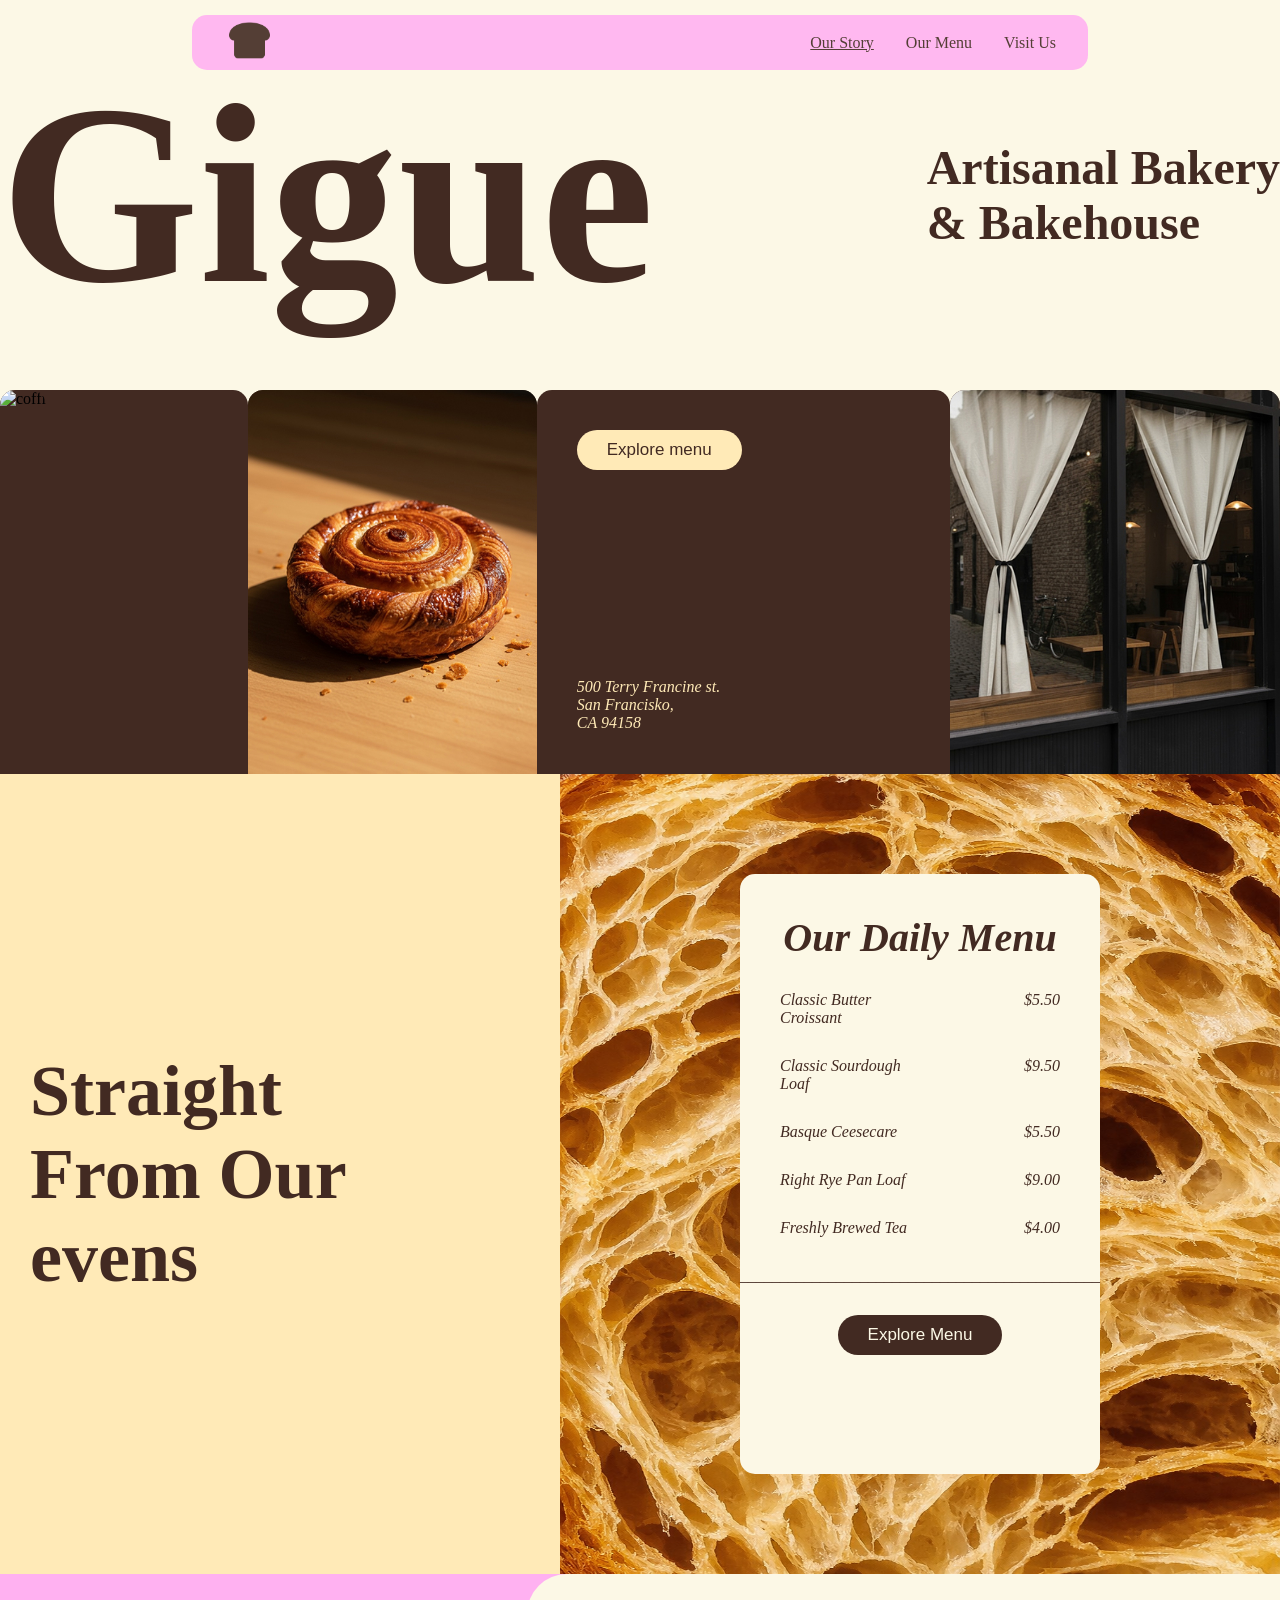
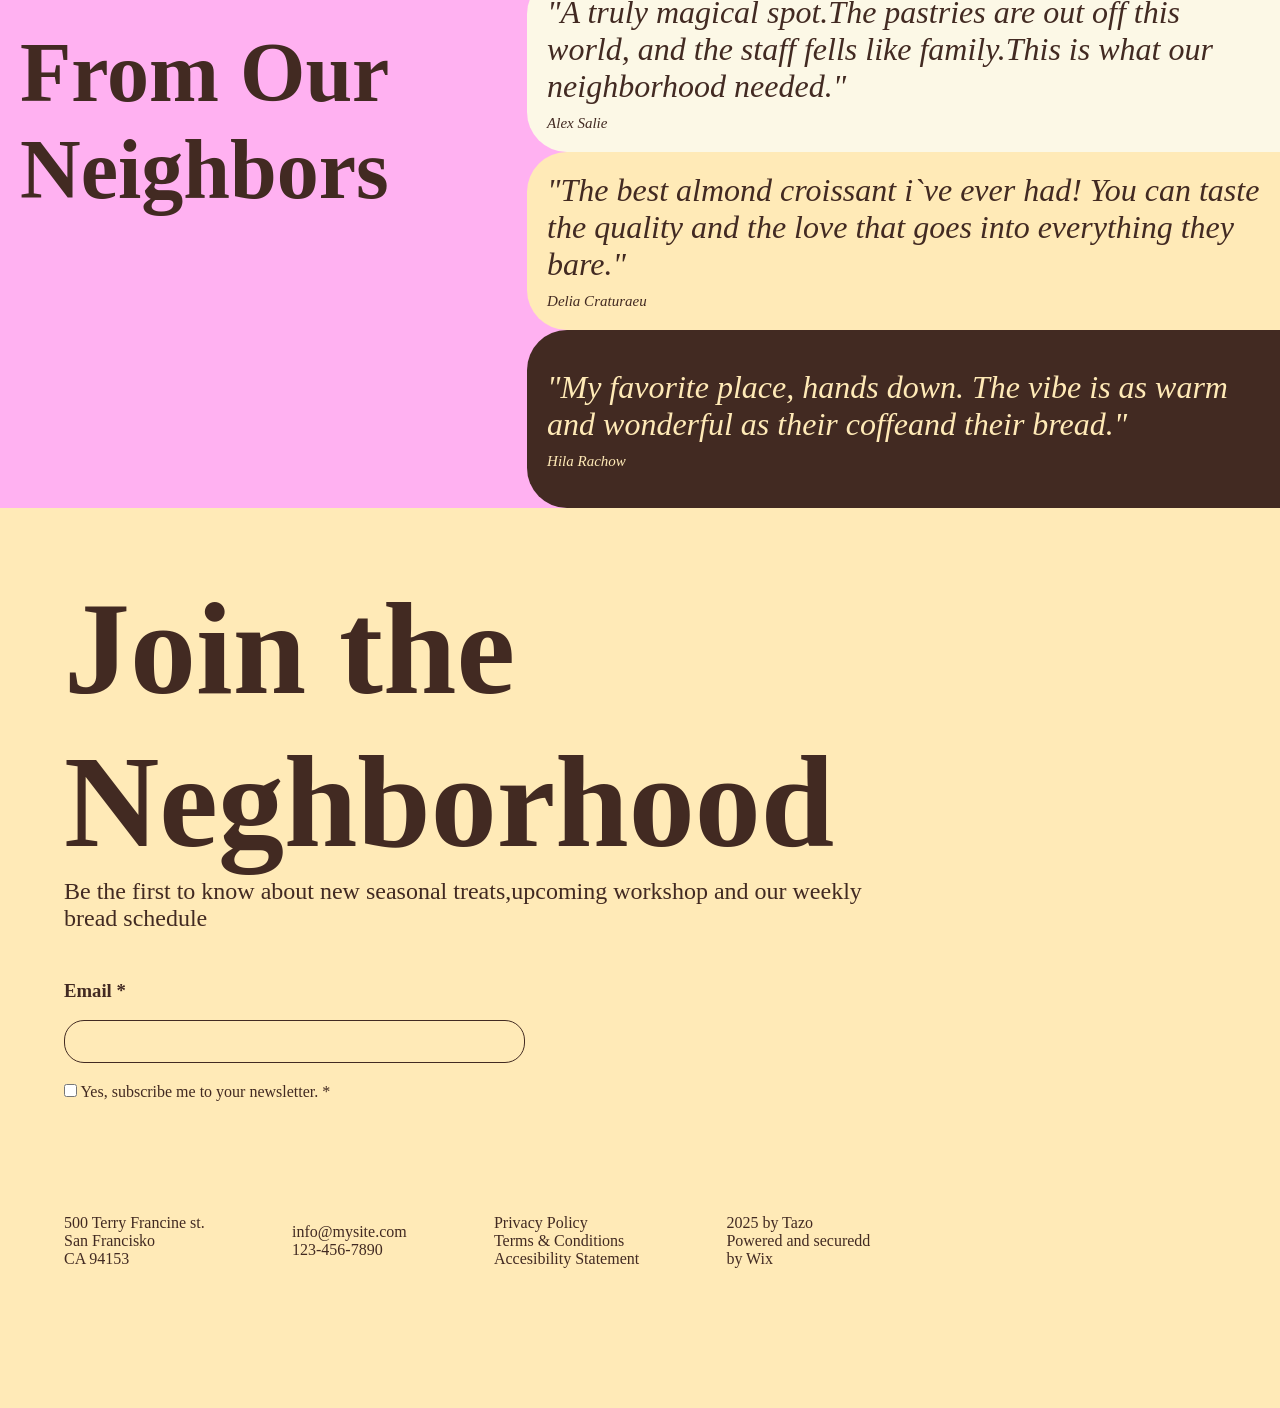
==== wixcite/index.html @ 52708811 "my first cite" ====
<!doctype html>
<html lang="en">
  <head>
    <meta charset="UTF-8" />
    <meta name="viewport" content="width=device-width, initial-scale=1.0" />
    <title>Gigue</title>
    <link rel="stylesheet" href="./style.css" />
  </head>
  <body>
    <header>
      <a href="./index.html"
        ><img
          src="bread.png"
          alt="bread"
          style="width: 3.2rem"
          class="header_img"
      /></a>
      <nav>
        <ol>
          <li><a href="./index.html" class="This_active" style="text-decoration: underline;">Our Story</a></li>
          <li><a href="./ourmenu.html">Our Menu</a></li>
          <li><a href="./visitus.html">Visit Us</a></li>
        </ol>
        <img src="burger.png" alt="burg" style="width: 35px" class="modal" />
      </nav>
    </header>
    <section>
      <h1>Gigue</h1>
      <h3>
        Artisanal Bakery <br />
        & Bakehouse
      </h3>
    </section>
    <main>
      <div class="cont"><img src="coffi.png" alt="coffi" /></div>
      <div class="cont"><img src="bulki.png" alt="" /></div>
      <div class="cont cont1">
        <button>Explore menu</button>
        <i style="color: #ffeab7"
          >500 Terry Francine st. <br />
          San Francisko,<br />
          CA 94158</i
        >
      </div>
      <div class="cont"><img src="window.png" alt="window" /></div>
    </main>
    <article>
      <div class="article1">
        <h2>
          Straight <br />
          From Our <br />
          evens
        </h2>
      </div>
      <div class="article2">
        <img src="back.png" alt="back" />
        <div class="absolute">
          <h3 class="daily"><i>Our Daily Menu</i></h3>
          <div class="menu">
            <div class="price"><i>Classic Butter Croissant</i></div>
            <div class="price1"><i>$5.50</i></div>
          </div>
          <div class="menu">
            <div class="price"><i>Classic Sourdough Loaf</i></div>
            <div class="price1"><i>$9.50</i></div>
          </div>
          <div class="menu">
            <div class="price"><i>Basque Ceesecare</i></div>
            <div class="price1"><i>$5.50</i></div>
          </div>
          <div class="menu">
            <div class="price"><i>Right Rye Pan Loaf</i></div>
            <div class="price1"><i>$9.00</i></div>
          </div>
          <div class="menu">
            <div class="price"><i>Freshly Brewed Tea</i></div>
            <div class="price1"><i>$4.00</i></div>
          </div>
          <p>_____________________________________________</p>
          <button>Explore Menu</button>
        </div>
      </div>
    </article>
  <aside>
    <div class="container"><h2>From Our <br> Neighbors</h2></div>
    <div class="container__right">
      <div class="comment1"><i>"A truly magical spot.The pastries are out off this world, and the staff fells like family.This is what our neighborhood needed."<br><p>Alex Salie</p></i></div>
      <div class="comment2"><i>"The best almond croissant i`ve ever had! You can taste the quality and the love that goes into everything they bare." <br><p>Delia Craturaeu</p></i></div>
      <div class="comment3"><i>"My favorite place, hands down. The vibe is as warm and wonderful as their coffeand their bread." <br><p>Hila Rachow</p></i></div>
    </div>
  </aside>
  <footer>
    <div class="article"><h2>Join the <br>Neghborhood</h2>
    <p style="font-size: 1.5rem;">Be the first to know about new seasonal      treats,upcoming 
    workshop and our weekly bread schedule
    </p>
    </div>
    <div class="form">
      <form action="">
        <h3>Email *</h3>
        <br>
        <input type="email" class="form__input">
        <div class="chechbox">
          <input type="checkbox" id="check">
          <label for="check">Yes, subscribe me to your newsletter. *</label>
        </div>
      </form>
    </div>
    <div class="info">
      <div class="side__side"><p>500 Terry Francine st. <br>San Francisko <br>CA 94153</p></div>
      <div class="side__side"><p>info@mysite.com <br>123-456-7890</p></div>
      <div class="side__side"><p>Privacy Policy <br>Terms & Conditions <br>Accesibility Statement</p></div>
      <div class="side__side"><p>2025 by Tazo <br>Powered and securedd <br>by Wix</p></div>
    </div>
  </footer>
  </body>
</html>
---- wixcite/style.css ----
* {
  box-sizing: border-box;
  padding: 0;
  margin: 0;
}

/*COLOR*/
/*_________________________________________________*/
a {
  color: #422a22;
  text-decoration: none;
}
a:hover {
  text-decoration: underline;
}

/*flex_center*/
aside .container__right .comment3, aside .container__right .comment2, aside .container__right .comment1, section, header {
  display: flex;
  align-items: center;
  justify-content: space-between;
}

/*__________________________________________________*/
/*IMG*/
main img {
  width: 100%;
  height: 100%;
  border-radius: 15px 15px 0 0;
}

/*___________________________________________________*/
/*BUTTON*/
/*___________________________________________________*/
body {
  max-height: 200vh;
  max-width: 1440px;
  width: 100%;
  margin: 0 auto;
  animation: body_an 0.3s ease-in-out forwards;
  transition: 0.3;
  background-color: #fcf8e6;
}

@keyframes body_an {
  from {
    opacity: 0;
  }
  to {
    opacity: 1;
  }
}
/*header*/
header {
  background-color: #ffb1f1;
  opacity: 0.9;
  width: 70%;
  border-radius: 15px;
  margin: 0 auto;
  position: fixed;
  z-index: 5;
  top: 15px;
  left: 0;
  right: 0;
  padding: 0 2rem;
}
header .modal {
  display: none;
}
header .header_img {
  animation: head_img 2.5s linear infinite;
}
header ol {
  display: flex;
  list-style: none;
  gap: 2rem;
}
@media screen and (max-width: 530px) {
  header .modal {
    display: block;
    cursor: pointer;
  }
  header ol {
    display: none;
  }
}

@keyframes head_img {
  from {
    transform: rotate(0);
  }
  to {
    transform: rotate(360deg);
  }
}
/*___________________________________________*/
section {
  width: 100%;
  margin: 0 auto;
  margin-top: 3rem;
}
section h1 {
  font-size: 16rem;
  color: #422a22;
}
section h3 {
  font-size: 3rem;
  color: #422a22;
}
@media screen and (max-width: 950px) {
  section {
    display: flex;
    flex-direction: column;
  }
  section h1 {
    font-size: 10rem;
  }
  section h3 {
    font-size: 2.5rem;
  }
}
@media screen and (max-width: 525px) {
  section h1 {
    font-size: 7rem;
    margin-top: 20px;
  }
  section h3 {
    font-size: 2rem;
    margin-top: 20px;
  }
}

/*____________________________________________*/
main {
  display: grid;
  width: 100%;
  height: auto;
  grid-template-columns: 0.6fr 0.7fr 1fr 0.8fr;
  margin-top: 3rem;
  flex-flow: wrap;
}
main .cont {
  max-height: 24rem;
  background: #422a22;
  border-radius: 15px 15px 0 0;
}
main .cont1 {
  display: flex;
  flex-direction: column;
  align-items: flex-start;
  padding: 40px;
  gap: 13rem;
}
main .cont1 button {
  border-radius: 20px;
  background-color: #ffeab7;
  color: #422a22;
  font-size: 17px;
  padding: 10px 30px;
  border: none;
  cursor: pointer;
}
main .cont1 button:hover {
  transform: scale(107%);
}
@media screen and (max-width: 950px) {
  main {
    grid-template-columns: 1fr 1fr;
  }
}
@media screen and (max-width: 470px) {
  main {
    grid-template-columns: 1fr;
    padding: 0 25px;
    border-radius: 0px;
  }
  main img {
    border-radius: 0px;
  }
  main .cont1 {
    border-radius: 0px;
  }
}

/* _______________article_____________*/
article {
  display: grid;
  grid-template-columns: 0.7fr 0.9fr;
}
@media screen and (max-width: 1270px) {
  article {
    grid-template-columns: 1fr;
  }
}
article img {
  height: 50rem;
  width: 100%;
}
article .article1 {
  background-color: #ffeab7;
  display: flex;
  align-items: center;
  padding: 30px;
  color: #422a22;
  font-size: 3rem;
}
article .article2 {
  position: relative;
  display: flex;
  justify-content: center;
  align-items: center;
  height: auto;
}
article .article2 .absolute {
  display: flex;
  align-items: center;
  color: #422a22;
  padding: 40px 0;
  gap: 30px;
  flex-direction: column;
  position: absolute;
  width: 50%;
  background-color: #fcf8e6;
  height: 75%;
  border-radius: 15px;
  animation: rotate_article 2s alternate infinite;
}
@media screen and (max-width: 1270px) {
  article .article2 .absolute {
    animation: none;
    width: 70%;
    margin: auto;
  }
}
@media screen and (max-width: 600px) {
  article .article2 .absolute i {
    font-size: 1rem;
  }
}
@media screen and (max-width: 600px) and (max-width: 500px) {
  article .article2 .absolute {
    gap: 15px;
  }
  article .article2 .absolute i {
    font-size: 0.7rem;
  }
  article .article2 .absolute p {
    display: none;
  }
  article .article2 .absolute {
    height: auto;
  }
}
article .article2 .absolute:hover {
  animation: none;
}
article .article2 .absolute button {
  border-radius: 20px;
  background-color: #422a22;
  color: #fcf8e6;
  font-size: 17px;
  padding: 10px 30px;
  border: none;
  cursor: pointer;
}
article .article2 .absolute button:hover {
  transform: scale(107%);
}
article .article2 .absolute .menu {
  width: 100%;
  display: flex;
  justify-content: space-between;
  gap: 6rem;
  padding: 0 40px;
}
article .article2 .absolute h3 {
  font-size: 2.5rem;
}

@keyframes rotate_article {
  from {
    transform: perspective(2000px) rotateY(50deg);
  }
  to {
    transform: perspective(2000px) rotateY(-50deg);
  }
}
/*___________________________________________________-*/
/*.container*/
aside .container__right .comment3, aside .container__right .comment2, aside .container__right .comment1 {
  border-radius: 40px 0px 0px 40px;
  font-size: 2rem;
  color: #422a22;
  padding: 20px;
}
aside .container__right .comment3 p, aside .container__right .comment2 p, aside .container__right .comment1 p {
  font-size: 15px;
  padding-top: 10px;
}

aside {
  display: grid;
  grid-template-columns: 0.7fr 1fr;
  width: 100%;
  height: 100%;
  background: #ffb1f1;
}
@media screen and (max-width: 780px) {
  aside {
    grid-template-columns: 1fr;
    animation: none;
    font-size: 1.4rem;
  }
}
@media screen and (max-width: 470px) {
  aside {
    grid-template-columns: 1fr;
    animation: none;
    font-size: 1rem;
  }
}
aside .container {
  color: #422a22;
  font-size: 3.5rem;
  padding: 50px 20px;
}
@media screen and (max-width: 780px) {
  aside .container {
    font-size: 2.5rem;
    padding: 50px 8px;
  }
}
aside .container__right {
  display: grid;
  grid-template-rows: repeat(3, 1fr);
}
aside .container__right .comment1 {
  background-color: #fcf8e6;
  animation: animation_translateX 1.7s alternate infinite;
}
@media screen and (max-width: 780px) {
  aside .container__right .comment1 {
    grid-template-columns: 1fr;
    animation: none;
    font-size: 1.4rem;
  }
}
@media screen and (max-width: 470px) {
  aside .container__right .comment1 {
    grid-template-columns: 1fr;
    animation: none;
    font-size: 1rem;
  }
}
aside .container__right .comment2 {
  background-color: #ffeab7;
  animation: animation_translateX 2s alternate infinite;
}
@media screen and (max-width: 780px) {
  aside .container__right .comment2 {
    grid-template-columns: 1fr;
    animation: none;
    font-size: 1.4rem;
  }
}
@media screen and (max-width: 470px) {
  aside .container__right .comment2 {
    grid-template-columns: 1fr;
    animation: none;
    font-size: 1rem;
  }
}
aside .container__right .comment3 {
  background-color: #422a22;
  color: #ffeab7;
  animation: animation_translateX 2.3s alternate infinite;
}
@media screen and (max-width: 780px) {
  aside .container__right .comment3 {
    grid-template-columns: 1fr;
    animation: none;
    font-size: 1.4rem;
  }
}
@media screen and (max-width: 470px) {
  aside .container__right .comment3 {
    grid-template-columns: 1fr;
    animation: none;
    font-size: 1rem;
  }
}

@keyframes animation_translateX {
  from {
    transform: translateX(-10%);
  }
  to {
    transform: translateX(0);
  }
}
/*_____________________________________________________*/
/*FOOTER*/
footer {
  width: 100%;
  height: 100vh;
  display: grid;
  grid-template-rows: 1fr 1fr 1fr;
  background: #ffeab7;
  color: #422a22;
  padding: 4rem;
}
footer .article {
  font-size: 5.5rem;
  width: 70%;
}
@media screen and (max-width: 990px) {
  footer .article {
    font-size: 4rem;
  }
}
@media screen and (max-width: 770px) {
  footer .article {
    font-size: 2rem;
  }
}
@media screen and (max-width: 470px) {
  footer .article {
    font-size: 1.5rem;
  }
}
footer .form {
  padding-top: 3rem;
  width: 50%;
}
footer form .form__input {
  border: 1px solid #422a22;
  width: 80%;
  min-width: 13rem;
  height: 2.7rem;
  background-color: #ffeab7;
  border-radius: 20px;
  padding-left: 20px;
  font-size: 1.5rem;
}
footer form .form__input:focus {
  outline: none;
}
footer form .chechbox {
  padding-top: 20px;
  font-size: 1rem;
}
footer .info {
  width: 70%;
  gap: 35px;
  margin: 0px auto 0px 0 auto;
  display: flex;
  flex-wrap: wrap;
  justify-content: space-between;
  align-items: center;
}
@media screen and (max-width: 770px) {
  footer .info {
    gap: 5px;
    padding-top: 10px;
    font-size: 15px;
  }
}

/*______________________________________________________*/
/*VISIT US*/
.visitus__container .visitus__form .visitus__form_reg form .right, .visitus__container .visitus__form .visitus__form_reg form .left {
  display: flex;
  flex-direction: column;
  align-items: start;
  gap: 10px;
}

.visitus__container {
  background-color: #ffffff;
  border-radius: 30px;
  padding: 20px;
  width: 100%;
  display: grid;
  margin-top: 7rem;
  grid-template-rows: 0.7fr 0.9fr 0.5fr 1fr;
  gap: 30px;
}
.visitus__container .visitus__main {
  color: #422a22;
}
.visitus__container h1 {
  font-size: 8rem;
}
@media screen and (max-width: 480px) {
  .visitus__container h1 {
    font-size: 2rem;
  }
}
.visitus__container p {
  font-size: 2rem;
}
@media screen and (max-width: 480px) {
  .visitus__container p {
    font-size: 0.8rem;
  }
}
.visitus__container .visitus__section {
  padding-top: 5rem;
  display: flex;
  justify-content: space-between;
  flex-wrap: wrap;
  color: #422a22;
}
.visitus__container .visitus__section h2 {
  font-size: 5rem;
}
@media screen and (max-width: 400px) {
  .visitus__container .visitus__section h2 {
    font-size: 3rem;
  }
}
.visitus__container .visitus__article {
  background: #fcf8e6;
  padding: 20px;
  width: 100%;
  border-radius: 20px;
}
@media screen and (max-width: 450px) {
  .visitus__container .visitus__article {
    padding: 5px;
  }
}
.visitus__container .visitus__article h2 {
  font-size: 4rem;
  color: #422a22;
}
@media screen and (max-width: 450px) {
  .visitus__container .visitus__article h2 {
    font-size: 2rem;
  }
}
.visitus__container .visitus__article .hourse {
  width: 70%;
  color: #422a22;
  display: flex;
  gap: 4rem;
  flex-wrap: wrap;
  justify-content: space-around;
  margin: 20px auto;
}
.visitus__container .visitus__article .hourse p {
  font-size: 1.5rem;
}
@media screen and (max-width: 450px) {
  .visitus__container .visitus__article .hourse {
    font-size: 1rem;
    justify-content: start;
  }
}
.visitus__container .visitus__form {
  background: #fcf8e6;
  padding: 20px;
  color: #422a22;
}
.visitus__container .visitus__form .visitus__form_reg {
  padding-top: 30px;
  display: flex;
  justify-content: center;
  flex-wrap: wrap;
}
.visitus__container .visitus__form .visitus__form_reg input {
  border: 1px solid #422a22;
  background-color: #fcf8e6;
  height: 45px;
  border-radius: 20px;
  padding-left: 10px;
  width: 100%;
}
.visitus__container .visitus__form .visitus__form_reg input:focus {
  outline: none;
}
.visitus__container .visitus__form .visitus__form_reg form {
  width: 100%;
  display: flex;
  justify-content: center;
  align-items: center;
  flex-direction: column;
}
.visitus__container .visitus__form .visitus__form_reg form p {
  font-size: 20px;
}
.visitus__container .visitus__form .visitus__form_reg form .input_top {
  display: flex;
  gap: 30px;
  width: 100%;
  justify-content: center;
  flex-wrap: wrap;
}
.visitus__container .visitus__form .visitus__form_reg form .left {
  width: 25%;
}
@media screen and (max-width: 400px) {
  .visitus__container .visitus__form .visitus__form_reg form .left {
    width: 90%;
  }
}
.visitus__container .visitus__form .visitus__form_reg form .right {
  width: 25%;
}
@media screen and (max-width: 400px) {
  .visitus__container .visitus__form .visitus__form_reg form .right {
    width: 90%;
  }
}
.visitus__container .visitus__form .visitus__form_reg form .input_message {
  width: 45%;
  padding-top: 30px;
}
@media screen and (max-width: 400px) {
  .visitus__container .visitus__form .visitus__form_reg form .input_message {
    width: 90%;
  }
}
.visitus__container .visitus__form .visitus__form_reg form .input_message .btn_mes {
  margin-top: 10px;
  border-radius: 20px;
  background-color: #422a22;
  color: #fcf8e6;
  font-size: 17px;
  padding: 10px 30px;
  border: none;
  cursor: pointer;
}
.visitus__container .visitus__form .visitus__form_reg form .input_message .btn_mes:hover {
  transform: scale(107%);
}
.visitus__container .visitus__form .visitus__form_reg form .input_message .btn_mes {
  width: 100%;
}
.visitus__container .visitus__form .visitus__form_reg form .message {
  width: 100%;
  height: 8rem;
}
.visitus__container h2 {
  font-size: 4rem;
}
@media screen and (max-width: 400px) {
  .visitus__container h2 {
    font-size: 2rem;
  }
}

/*______________________________________________________*//*# sourceMappingURL=style.css.map */
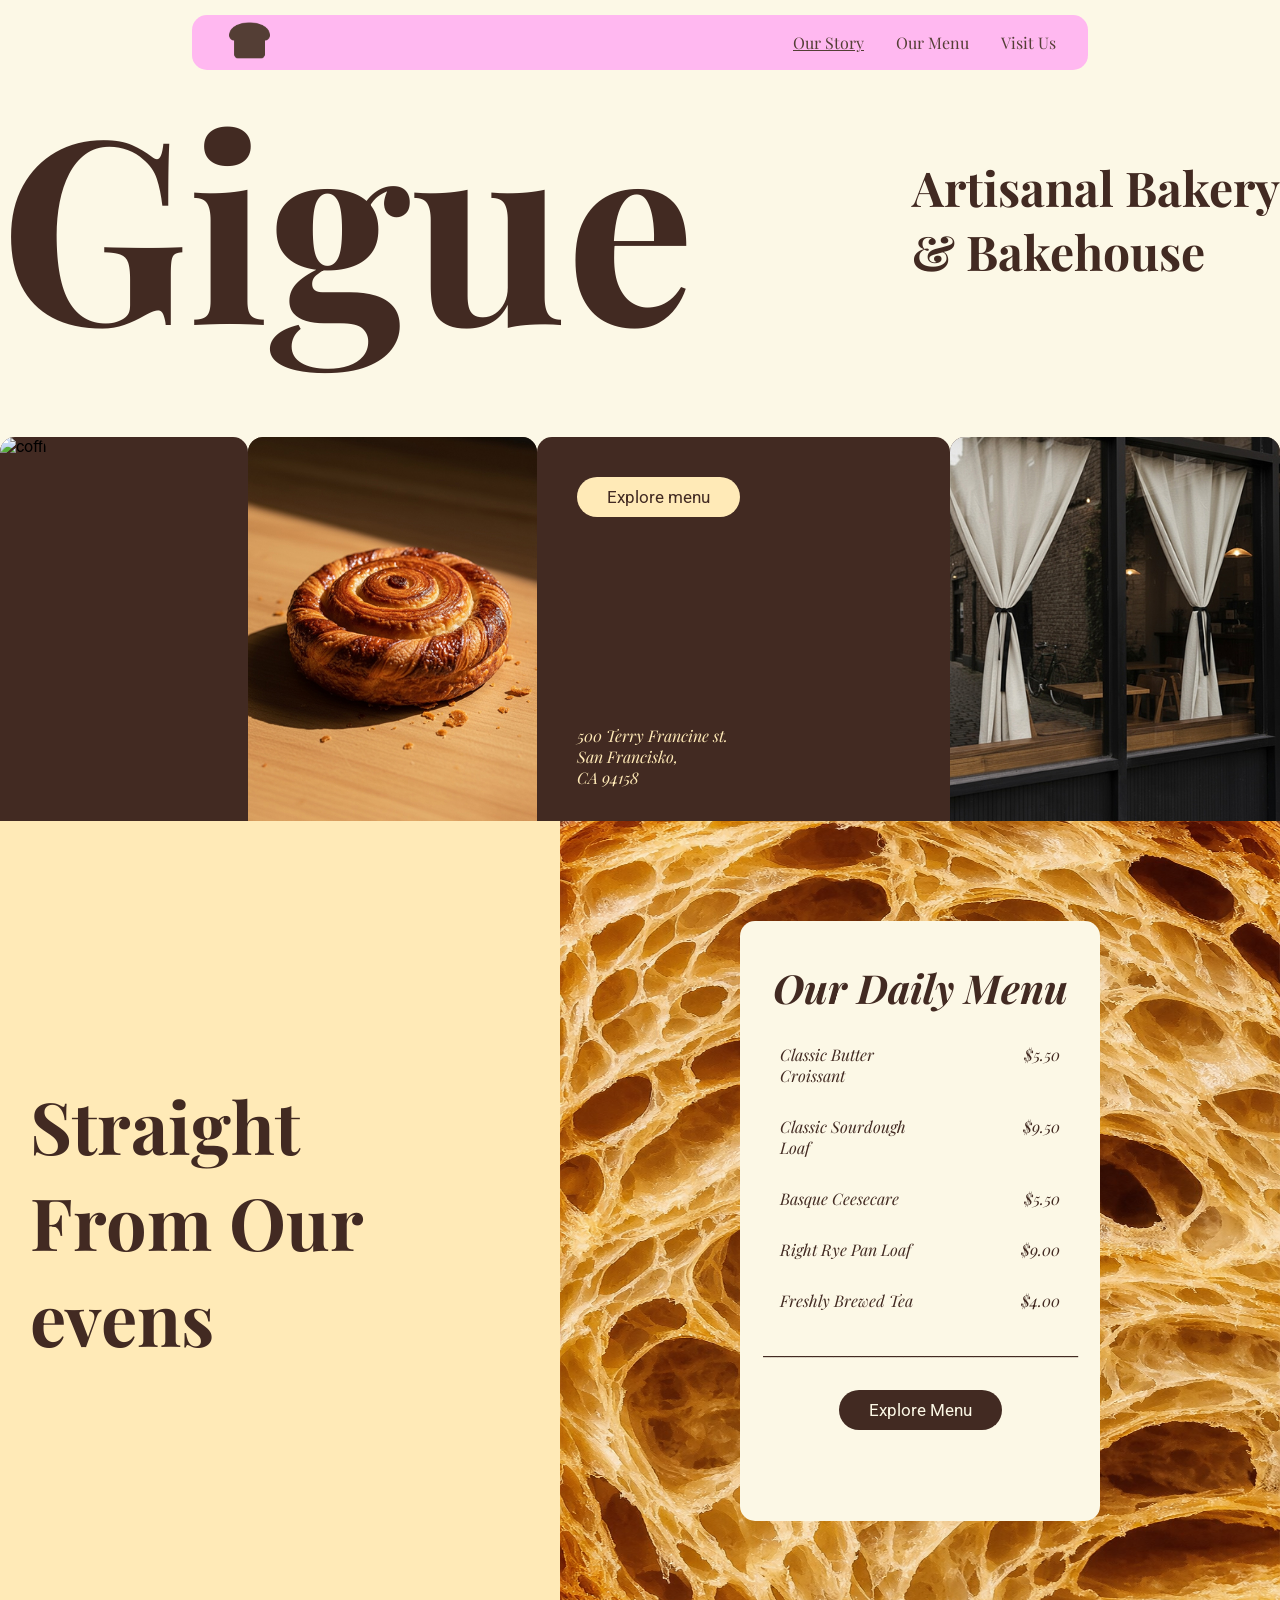
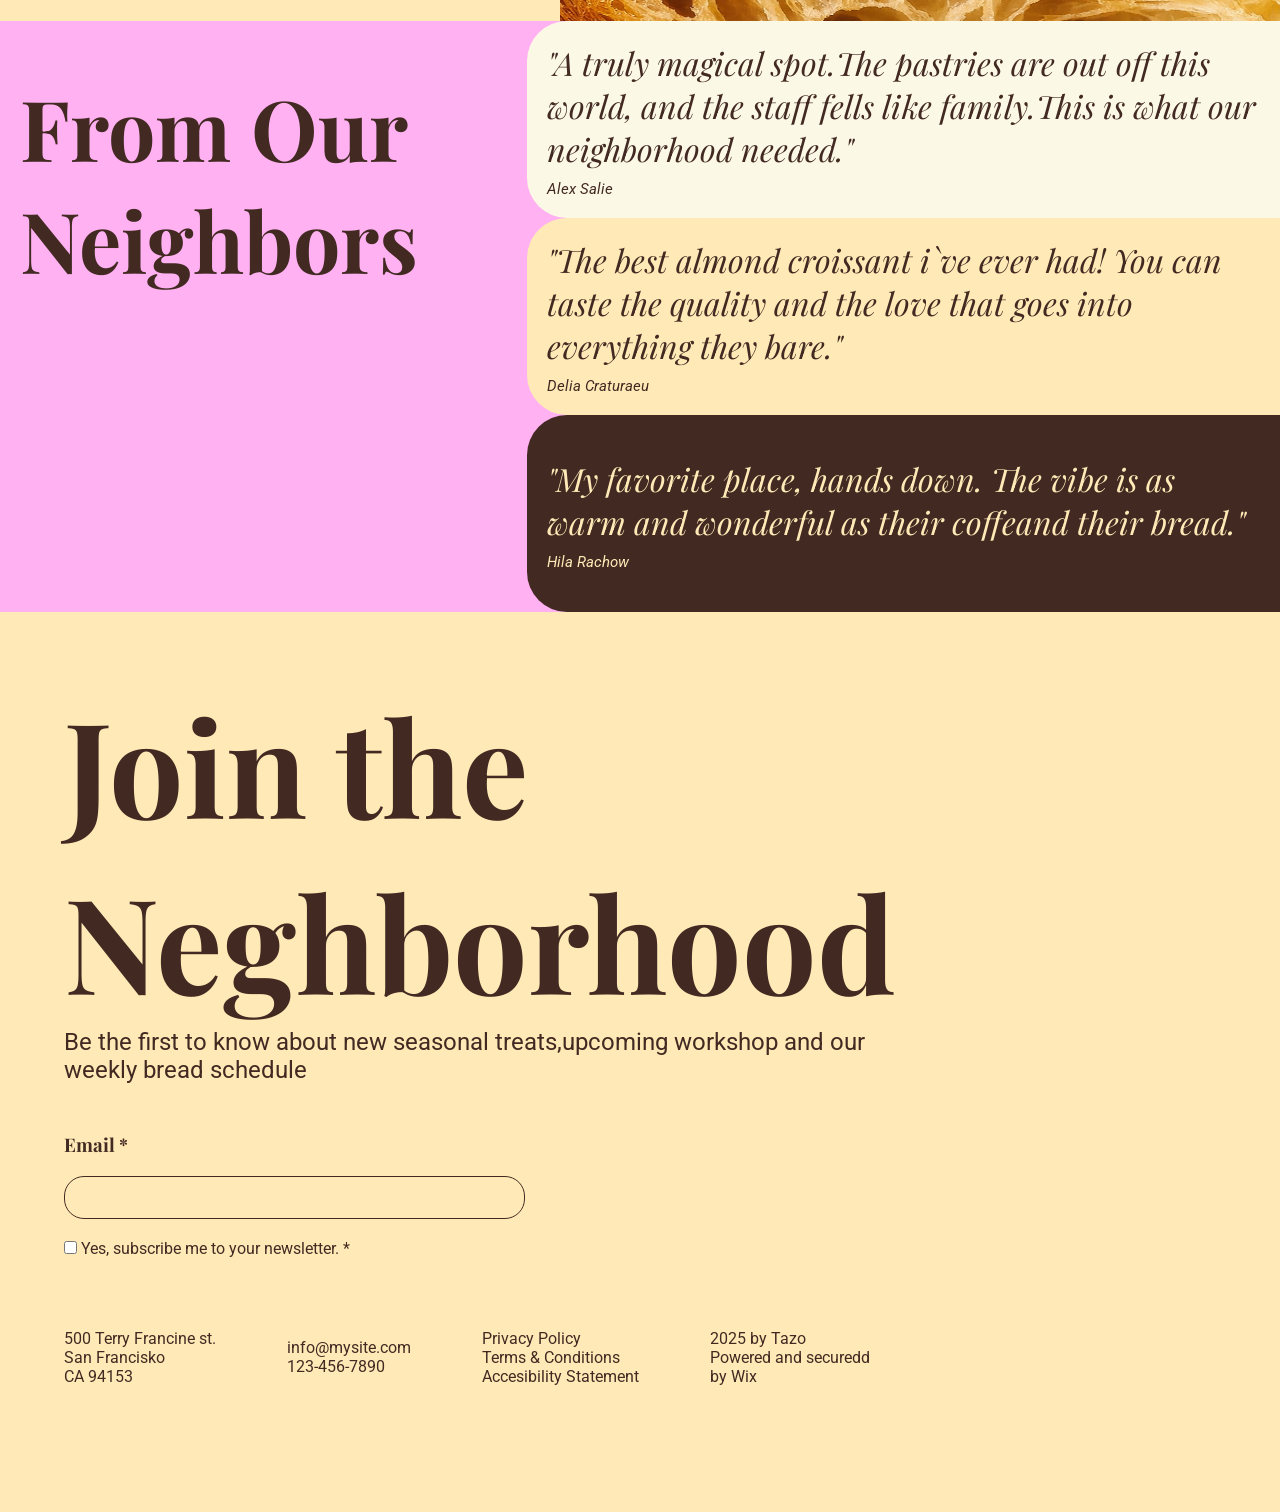
==== commit 4a896bbc: "mi first cite" ====
--- a/wixcite/index.html
+++ b/wixcite/index.html
@@ -1,9 +1,12 @@
 <!doctype html>
-<html lang="en">
+  <html lang="en">
   <head>
     <meta charset="UTF-8" />
     <meta name="viewport" content="width=device-width, initial-scale=1.0" />
     <title>Gigue</title>
+    <link rel="preconnect" href="https://fonts.googleapis.com">
+    <link rel="preconnect" href="https://fonts.gstatic.com" crossorigin>
+    <link href="https://fonts.googleapis.com/css2?family=Playfair+Display:ital,wght@0,400..900;1,400..900&family=Roboto:wght@300;400;700&display=swap" rel="stylesheet">
     <link rel="stylesheet" href="./style.css" />
   </head>
   <body>
--- a/wixcite/style.css
+++ b/wixcite/style.css
@@ -1,10 +1,16 @@
+@import url("https://fonts.googleapis.com/css2?family=Playfair+Display:ital,wght@0,400..900;1,400..900&family=Roboto:wght@300;400;700&display=swap");
 * {
   box-sizing: border-box;
   padding: 0;
   margin: 0;
+  font-family: "Roboto", sans-serif;
 }
 
 /*COLOR*/
+h1, h2, h3, h4, .daily, i .price {
+  font-family: "Playfair Display", serif;
+}
+
 /*_________________________________________________*/
 a {
   color: #422a22;
@@ -19,6 +25,10 @@
   display: flex;
   align-items: center;
   justify-content: space-between;
+}
+
+h1, h2, h3, h4, strong, i, a, .daily {
+  font-family: "Playfair Display", serif;
 }
 
 /*__________________________________________________*/
@@ -33,13 +43,14 @@
 /*BUTTON*/
 /*___________________________________________________*/
 body {
-  max-height: 200vh;
+  min-height: 200vh;
   max-width: 1440px;
   width: 100%;
   margin: 0 auto;
   animation: body_an 0.3s ease-in-out forwards;
   transition: 0.3;
   background-color: #fcf8e6;
+  font-family: "Roboto", sans-serif;
 }
 
 @keyframes body_an {
@@ -650,4 +661,197 @@
   }
 }
 
-/*______________________________________________________*//*# sourceMappingURL=style.css.map */+/*______________________________________________________*/
+/* OUR MENU*/
+.main__head {
+  width: 100%;
+  color: #422a22;
+  height: 30rem;
+  display: flex;
+  justify-content: center;
+  gap: 20px;
+  padding: 30px;
+  align-items: start;
+  flex-direction: column;
+}
+.main__head h1 {
+  font-size: 8rem;
+  font-weight: 1000;
+}
+@media screen and (max-width: 1140px) {
+  .main__head h1 {
+    font-size: 5rem;
+  }
+}
+@media screen and (max-width: 500px) {
+  .main__head h1 {
+    font-size: 3rem;
+  }
+}
+.main__head p {
+  font-size: 2rem;
+}
+@media screen and (max-width: 1140px) {
+  .main__head p {
+    font-size: 1.5rem;
+  }
+}
+@media screen and (max-width: 500px) {
+  .main__head p {
+    font-size: 1rem;
+  }
+}
+
+.section {
+  display: grid;
+  width: 100%;
+  height: auto;
+  grid-template-columns: 1fr 1fr;
+}
+@media screen and (max-width: 870px) {
+  .section {
+    grid-template-columns: 1fr;
+  }
+}
+.section {
+  gap: 30px;
+  padding: 20px;
+}
+.section .left_sec {
+  display: grid;
+  grid-template-rows: 1fr 0.8fr;
+  gap: 30px;
+}
+.section {
+  gap: 30px;
+}
+.section .left__top {
+  padding: 20px;
+  background: #ffeab7;
+  color: #422a22;
+  border-radius: 40px;
+}
+.section .left__top h2 {
+  font-size: 2rem;
+}
+.section .left__top p {
+  font-size: 1.3rem;
+}
+.section .left__top .text_menu {
+  display: flex;
+  justify-content: space-between;
+}
+.section .left__top .text_menu .text_left {
+  font-size: 20px;
+  display: flex;
+  flex-direction: column;
+  gap: 10px;
+  justify-content: center;
+}
+.section .left__top .text_menu .text_left p {
+  font-size: 13px;
+}
+.section .left__top .text_menu .text_right {
+  display: flex;
+  flex-direction: column;
+  gap: 65px;
+}
+.section .left_botton {
+  padding: 20px;
+  background: #ffeab7;
+  color: #422a22;
+  border-radius: 40px;
+}
+.section .left_botton .text_menu_down {
+  display: flex;
+  justify-content: space-between;
+}
+.section .left_botton .text_menu_down .text_menu_vibor {
+  font-size: 20px;
+  display: flex;
+  flex-direction: column;
+  gap: 25px;
+}
+.section .left_botton .text_menu_down .text_menu_vibor p {
+  font-size: 13px;
+}
+.section .left_botton .text_menu_vibor2 {
+  display: flex;
+  flex-direction: column;
+  gap: 80px;
+}
+.section .left_botton h2 {
+  font-size: 3rem;
+}
+.section .left_botton p {
+  font-size: 1.3rem;
+}
+
+.right_sec {
+  display: grid;
+  grid-template-rows: 0.5fr 0.3fr;
+  gap: 30px;
+}
+.right_sec .right__top {
+  padding: 20px;
+  background: #ffeab7;
+  color: #422a22;
+  border-radius: 40px;
+}
+.right_sec .right__top h2 {
+  font-size: 3rem;
+}
+.right_sec .right__top p {
+  font-size: 1.3rem;
+}
+.right_sec .right__top .text_menu_right {
+  display: flex;
+  justify-content: space-between;
+  padding-top: 20px;
+}
+.right_sec .right__top .text_menu_right .rigth_left_menu {
+  display: flex;
+  flex-direction: column;
+  gap: 20px;
+}
+.right_sec .right__top .text_menu_right .right_right_price {
+  display: flex;
+  flex-direction: column;
+  gap: 5rem;
+}
+.right_sec .right__top .text_menu_right {
+  font-size: 20px;
+}
+.right_sec .right__top .text_menu_right p {
+  font-size: 13px;
+}
+.right_sec .right__botton {
+  padding: 20px;
+  background: #ffeab7;
+  color: #422a22;
+  border-radius: 40px;
+}
+.right_sec .right__botton h2 {
+  font-size: 3rem;
+}
+.right_sec .right__botton p {
+  font-size: 1.3rem;
+}
+.right_sec .right__botton .text_menu_two {
+  display: flex;
+  justify-content: space-between;
+}
+.right_sec .right__botton .text_menu_two .price_menu {
+  display: flex;
+  flex-direction: column;
+  gap: 35px;
+  padding-top: 10px;
+}
+.right_sec .right__botton .text_menu_two .left_menu_two {
+  padding-top: 10px;
+  display: flex;
+  flex-direction: column;
+  gap: 30px;
+}
+
+/*_______________________________________________________*//*# sourceMappingURL=style.css.map */
